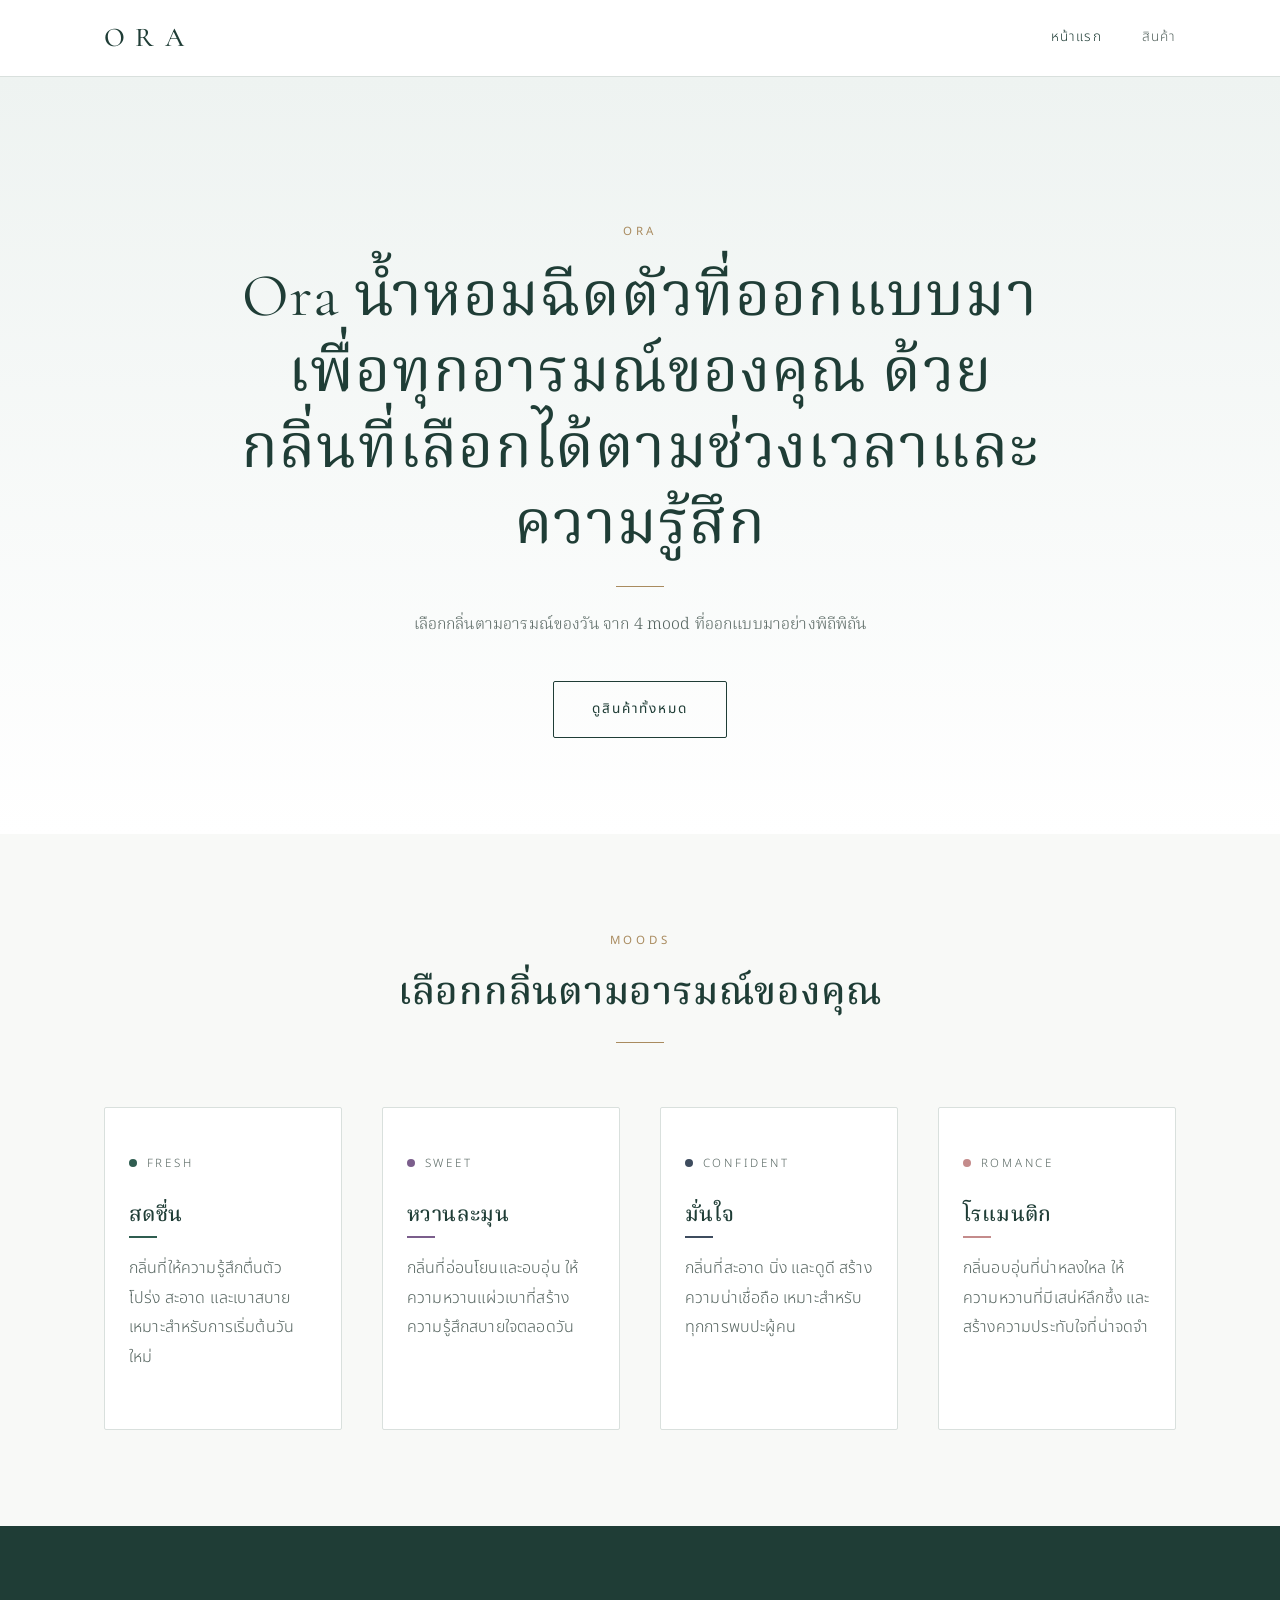
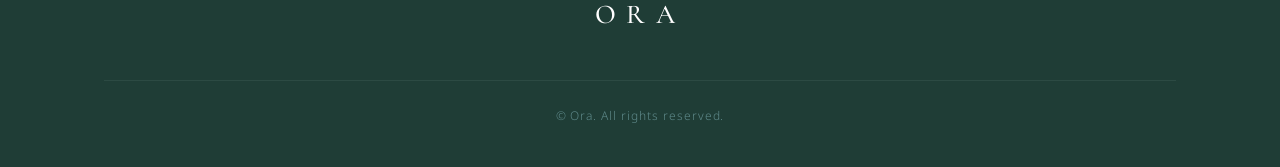
==== index.html @ 3b4c3cfb "Add files via upload" ====
<!DOCTYPE html>
<html lang="th">
<head>
  <meta charset="UTF-8">
  <meta name="viewport" content="width=device-width, initial-scale=1">
  <title>Ora — กลิ่นที่เหมาะกับทุกอารมณ์ของคุณ</title>
  <meta name="description" content="Ora ออกแบบมาเพื่อทุกอารมณ์ของคุณ ด้วยกลิ่นที่เลือกได้ตามช่วงเวลาและความรู้สึก">
  <link rel="stylesheet" href="style.css">
</head>
<body>

  <header class="site-header">
    <div class="container site-header__inner">
      <a class="logo" href="index.html">Ora</a>
      <nav class="nav">
        <a href="index.html" class="is-active">หน้าแรก</a>
        <a href="product.html">สินค้า</a>
      </nav>
    </div>
  </header>

  <main>

    <!-- Hero -->
    <section class="hero hero--full">
      <div class="container">
        <span class="eyebrow">Ora</span>
        <h1>Ora น้ำหอมฉีดตัวที่ออกแบบมาเพื่อทุกอารมณ์ของคุณ ด้วยกลิ่นที่เลือกได้ตามช่วงเวลาและความรู้สึก</h1>
        <hr class="divider center">
        <p>เลือกกลิ่นตามอารมณ์ของวัน จาก 4 mood ที่ออกแบบมาอย่างพิถีพิถัน</p>
        <a class="btn" href="product.html">ดูสินค้าทั้งหมด</a>
      </div>
    </section>

    <!-- 4 Moods -->
    <section class="section section--tint" id="moods">
      <div class="container">
        <div class="section-head">
          <span class="eyebrow">Moods</span>
          <h2>เลือกกลิ่นตามอารมณ์ของคุณ</h2>
          <hr class="divider center">
        </div>

        <div class="grid grid--4">

          <a class="mood-card" href="product.html?mood=fresh" data-mood="fresh">
            <span class="mood-label"><span class="mood-dot"></span>Fresh</span>
            <h3 class="mt-3">สดชื่น</h3>
            <span class="mood-line"></span>
            <p>กลิ่นที่ให้ความรู้สึกตื่นตัว โปร่ง สะอาด และเบาสบาย เหมาะสำหรับการเริ่มต้นวันใหม่</p>
          </a>

          <a class="mood-card" href="product.html?mood=sweet" data-mood="sweet">
            <span class="mood-label"><span class="mood-dot"></span>Sweet</span>
            <h3 class="mt-3">หวานละมุน</h3>
            <span class="mood-line"></span>
            <p>กลิ่นที่อ่อนโยนและอบอุ่น ให้ความหวานแผ่วเบาที่สร้างความรู้สึกสบายใจตลอดวัน</p>
          </a>

          <a class="mood-card" href="product.html?mood=confident" data-mood="confident">
            <span class="mood-label"><span class="mood-dot"></span>Confident</span>
            <h3 class="mt-3">มั่นใจ</h3>
            <span class="mood-line"></span>
            <p>กลิ่นที่สะอาด นิ่ง และดูดี สร้างความน่าเชื่อถือ เหมาะสำหรับทุกการพบปะผู้คน</p>
          </a>

          <a class="mood-card" href="product.html?mood=romance" data-mood="romance">
            <span class="mood-label"><span class="mood-dot"></span>Romance</span>
            <h3 class="mt-3">โรแมนติก</h3>
            <span class="mood-line"></span>
            <p>กลิ่นอบอุ่นที่น่าหลงใหล ให้ความหวานที่มีเสน่ห์ลึกซึ้ง และสร้างความประทับใจที่น่าจดจำ</p>
          </a>

        </div>
      </div>
    </section>

  </main>

  <footer class="site-footer">
    <div class="container text-center">
      <a class="logo" href="index.html">Ora</a>
      <div class="footer-bottom">&copy; Ora. All rights reserved.</div>
    </div>
  </footer>

  <script src="script.js"></script>
</body>
</html>
---- style.css ----
/* ==========================================================
   ORA — Premium minimal theme
   Palette: deep green / teal-blue / white, bronze accent
   ========================================================== */

@import url("https://fonts.googleapis.com/css2?family=Cormorant+Garamond:wght@400;500;600&family=Noto+Serif+Thai:wght@300;400;500;600&family=Noto+Sans+Thai:wght@300;400;500&display=swap");

:root {
  /* Base palette */
  --ora-white: #ffffff;
  --ora-ivory: #f8f9f7;
  --ora-mist: #eef3f1;
  --ora-teal-light: #dbe7e6;
  --ora-teal: #5f8a8b;
  --ora-green-deep: #1f3d36;
  --ora-ink: #1d2b29;
  --ora-ink-soft: #55645f;

  /* Accent (bronze / soft gold) */
  --ora-bronze: #a98b5f;
  --ora-bronze-soft: #c9b48f;

  /* Lines */
  --ora-line: #d9e0dd;
  --ora-line-dark: #2c4a43;

  /* Mood dots (used sparingly, never as full backgrounds) */
  --mood-fresh: #2f5d50;
  --mood-sweet: #7b5e8c;
  --mood-confident: #3e4c5e;
  --mood-romance: #c48b8b;

  /* Type */
  --font-serif: "Cormorant Garamond", "Noto Serif Thai", Georgia, serif;
  --font-serif-th: "Noto Serif Thai", "Cormorant Garamond", Georgia, serif;
  --font-sans: "Noto Sans Thai", "Helvetica Neue", Arial, sans-serif;

  /* Spacing scale (generous) */
  --space-1: 0.5rem;
  --space-2: 1rem;
  --space-3: 1.5rem;
  --space-4: 2.5rem;
  --space-5: 4rem;
  --space-6: 6rem;
  --space-7: 9rem;

  --container: 1120px;
  --radius: 2px;
  --transition: 0.35s ease;
}

/* ---------- Reset / base ---------- */
*,
*::before,
*::after {
  box-sizing: border-box;
}

html {
  scroll-behavior: smooth;
  -webkit-text-size-adjust: 100%;
}

body {
  margin: 0;
  background: var(--ora-white);
  color: var(--ora-ink);
  font-family: var(--font-sans);
  font-weight: 300;
  font-size: 1rem;
  line-height: 1.85;
  letter-spacing: 0.01em;
  -webkit-font-smoothing: antialiased;
}

img {
  display: block;
  max-width: 100%;
  height: auto;
}

a {
  color: inherit;
  text-decoration: none;
  transition: color var(--transition);
}

a:hover {
  color: var(--ora-bronze);
}

ul {
  margin: 0;
  padding: 0;
  list-style: none;
}

::selection {
  background: var(--ora-teal-light);
  color: var(--ora-green-deep);
}

:focus-visible {
  outline: 1px solid var(--ora-bronze);
  outline-offset: 3px;
}

/* ---------- Typography ---------- */
h1,
h2,
h3,
h4 {
  margin: 0 0 var(--space-2);
  font-family: var(--font-serif);
  font-weight: 500;
  line-height: 1.3;
  color: var(--ora-green-deep);
  letter-spacing: 0.02em;
}

h1 {
  font-size: clamp(2.2rem, 5vw, 3.8rem);
  font-weight: 400;
  line-height: 1.25;
}

h2 {
  font-size: clamp(1.7rem, 3.2vw, 2.4rem);
}

h3 {
  font-size: 1.3rem;
}

p {
  margin: 0 0 var(--space-2);
  color: var(--ora-ink-soft);
}

.eyebrow {
  display: block;
  margin-bottom: var(--space-2);
  font-family: var(--font-sans);
  font-size: 0.72rem;
  font-weight: 400;
  letter-spacing: 0.32em;
  text-transform: uppercase;
  color: var(--ora-bronze);
}

.lead {
  font-family: var(--font-serif-th);
  font-size: 1.15rem;
  font-weight: 300;
  line-height: 2;
  color: var(--ora-ink);
}

.text-center {
  text-align: center;
}

/* thin bronze divider */
.divider {
  width: 48px;
  height: 1px;
  margin: var(--space-3) 0;
  background: var(--ora-bronze);
  border: 0;
}

.text-center .divider,
.divider.center {
  margin-left: auto;
  margin-right: auto;
}

/* ---------- Layout ---------- */
.container {
  width: 100%;
  max-width: var(--container);
  margin: 0 auto;
  padding: 0 var(--space-3);
}

.section {
  padding: var(--space-6) 0;
}

.section--tint {
  background: var(--ora-ivory);
}

.section--mist {
  background: var(--ora-mist);
}

.section--dark {
  background: var(--ora-green-deep);
  color: var(--ora-teal-light);
}

.section--dark h1,
.section--dark h2,
.section--dark h3 {
  color: var(--ora-white);
}

.section--dark p {
  color: var(--ora-teal-light);
}

.section-head {
  max-width: 640px;
  margin: 0 auto var(--space-5);
  text-align: center;
}

.grid {
  display: grid;
  gap: var(--space-4);
}

.grid--2 {
  grid-template-columns: repeat(2, 1fr);
}

.grid--3 {
  grid-template-columns: repeat(3, 1fr);
}

.grid--4 {
  grid-template-columns: repeat(4, 1fr);
}

/* ---------- Header / nav ---------- */
.site-header {
  position: sticky;
  top: 0;
  z-index: 50;
  background: rgba(255, 255, 255, 0.92);
  backdrop-filter: blur(8px);
  border-bottom: 1px solid var(--ora-line);
}

.site-header__inner {
  display: flex;
  align-items: center;
  justify-content: space-between;
  min-height: 76px;
}

.logo {
  font-family: var(--font-serif);
  font-size: 1.7rem;
  font-weight: 500;
  letter-spacing: 0.38em;
  text-transform: uppercase;
  color: var(--ora-green-deep);
}

.nav {
  display: flex;
  align-items: center;
  gap: var(--space-4);
}

.nav a {
  font-size: 0.85rem;
  letter-spacing: 0.08em;
  color: var(--ora-ink-soft);
}

.nav a:hover,
.nav a.is-active {
  color: var(--ora-green-deep);
}

/* ---------- Buttons (thin line, soft dark) ---------- */
.btn {
  display: inline-block;
  padding: 0.95rem 2.4rem;
  background: transparent;
  border: 1px solid var(--ora-green-deep);
  border-radius: var(--radius);
  color: var(--ora-green-deep);
  font-family: var(--font-sans);
  font-size: 0.85rem;
  font-weight: 400;
  letter-spacing: 0.14em;
  text-align: center;
  cursor: pointer;
  transition: background var(--transition), color var(--transition),
    border-color var(--transition);
}

.btn:hover {
  background: var(--ora-green-deep);
  color: var(--ora-white);
}

.btn--accent {
  border-color: var(--ora-bronze);
  color: var(--ora-bronze);
}

.btn--accent:hover {
  background: var(--ora-bronze);
  border-color: var(--ora-bronze);
  color: var(--ora-white);
}

.btn--solid {
  background: var(--ora-green-deep);
  color: var(--ora-white);
}

.btn--solid:hover {
  background: transparent;
  color: var(--ora-green-deep);
}

.btn--light {
  border-color: var(--ora-teal-light);
  color: var(--ora-white);
}

.btn--light:hover {
  background: var(--ora-white);
  border-color: var(--ora-white);
  color: var(--ora-green-deep);
}

.btn--block {
  display: block;
  width: 100%;
}

.btn[disabled] {
  opacity: 0.4;
  cursor: not-allowed;
}

/* ---------- Hero ---------- */
.hero {
  padding: var(--space-7) 0 var(--space-6);
  background: linear-gradient(180deg, var(--ora-mist) 0%, var(--ora-white) 100%);
  text-align: center;
}

.hero h1 {
  max-width: 820px;
  margin-left: auto;
  margin-right: auto;
}

.hero p {
  max-width: 560px;
  margin: 0 auto var(--space-4);
  font-family: var(--font-serif-th);
}

/* ---------- Mood marker (small dot only) ---------- */
.mood-dot {
  display: inline-block;
  width: 8px;
  height: 8px;
  margin-right: 0.6rem;
  border-radius: 50%;
  background: var(--ora-bronze);
  vertical-align: middle;
}

.mood-dot--fresh,
[data-mood="fresh"] .mood-dot {
  background: var(--mood-fresh);
}

.mood-dot--sweet,
[data-mood="sweet"] .mood-dot {
  background: var(--mood-sweet);
}

.mood-dot--confident,
[data-mood="confident"] .mood-dot {
  background: var(--mood-confident);
}

.mood-dot--romance,
[data-mood="romance"] .mood-dot {
  background: var(--mood-romance);
}

/* small underline accent beneath headings */
.mood-line {
  display: block;
  width: 28px;
  height: 2px;
  margin: var(--space-1) 0 var(--space-2);
  background: var(--ora-bronze);
}

[data-mood="fresh"] .mood-line {
  background: var(--mood-fresh);
}

[data-mood="sweet"] .mood-line {
  background: var(--mood-sweet);
}

[data-mood="confident"] .mood-line {
  background: var(--mood-confident);
}

[data-mood="romance"] .mood-line {
  background: var(--mood-romance);
}

.mood-label {
  font-size: 0.72rem;
  letter-spacing: 0.24em;
  text-transform: uppercase;
  color: var(--ora-ink-soft);
}

/* ---------- Mood block (4 moods section) ---------- */
.mood-card {
  padding: var(--space-4) var(--space-3);
  background: var(--ora-white);
  border: 1px solid var(--ora-line);
  border-radius: var(--radius);
  transition: border-color var(--transition);
}

.mood-card:hover {
  border-color: var(--ora-bronze-soft);
}

.mood-card h3 {
  margin-bottom: 0;
}

/* ---------- Product card ---------- */
.product-card {
  display: flex;
  flex-direction: column;
  background: var(--ora-white);
  border: 1px solid var(--ora-line);
  border-radius: var(--radius);
  transition: border-color var(--transition), transform var(--transition);
}

.product-card:hover {
  border-color: var(--ora-bronze-soft);
  transform: translateY(-3px);
}

.product-card__media {
  aspect-ratio: 4 / 5;
  background: var(--ora-ivory);
  border-bottom: 1px solid var(--ora-line);
  overflow: hidden;
}

.product-card__media img {
  width: 100%;
  height: 100%;
  object-fit: cover;
}

.product-card__body {
  display: flex;
  flex: 1;
  flex-direction: column;
  padding: var(--space-3);
}

.product-card__name {
  margin: var(--space-1) 0;
  font-size: 1.2rem;
}

.product-card__desc {
  flex: 1;
  margin-bottom: var(--space-3);
  font-size: 0.9rem;
  line-height: 1.8;
}

.product-card__foot {
  display: flex;
  align-items: center;
  justify-content: space-between;
  gap: var(--space-2);
  padding-top: var(--space-2);
  border-top: 1px solid var(--ora-line);
}

.price {
  font-family: var(--font-serif);
  font-size: 1.35rem;
  font-weight: 500;
  color: var(--ora-green-deep);
}

.price small {
  font-family: var(--font-sans);
  font-size: 0.75rem;
  font-weight: 300;
  color: var(--ora-ink-soft);
}

.badge {
  display: inline-block;
  padding: 0.15rem 0.7rem;
  border: 1px solid var(--ora-bronze-soft);
  border-radius: 999px;
  font-size: 0.7rem;
  letter-spacing: 0.12em;
  color: var(--ora-bronze);
}

/* ---------- Filter tabs (size / mood) ---------- */
.filters {
  display: flex;
  flex-wrap: wrap;
  justify-content: center;
  gap: var(--space-2) var(--space-3);
  margin-bottom: var(--space-5);
}

.filter-btn {
  padding: 0.4rem 0;
  background: none;
  border: 0;
  border-bottom: 1px solid transparent;
  color: var(--ora-ink-soft);
  font-family: var(--font-sans);
  font-size: 0.85rem;
  letter-spacing: 0.1em;
  cursor: pointer;
  transition: color var(--transition), border-color var(--transition);
}

.filter-btn:hover,
.filter-btn.is-active {
  color: var(--ora-green-deep);
  border-bottom-color: var(--ora-bronze);
}

/* ---------- Forms (order form) ---------- */
.form-field {
  margin-bottom: var(--space-3);
}

label {
  display: block;
  margin-bottom: 0.4rem;
  font-size: 0.8rem;
  letter-spacing: 0.1em;
  color: var(--ora-ink-soft);
}

input[type="text"],
input[type="tel"],
input[type="email"],
input[type="number"],
select,
textarea {
  width: 100%;
  padding: 0.85rem 0;
  background: transparent;
  border: 0;
  border-bottom: 1px solid var(--ora-line-dark);
  border-radius: 0;
  color: var(--ora-ink);
  font-family: var(--font-sans);
  font-size: 1rem;
  font-weight: 300;
  transition: border-color var(--transition);
}

textarea {
  min-height: 110px;
  resize: vertical;
}

input:focus,
select:focus,
textarea:focus {
  outline: none;
  border-bottom-color: var(--ora-bronze);
}

::placeholder {
  color: #9aa7a3;
}

/* ---------- Cart / order summary ---------- */
.order-summary {
  padding: var(--space-4);
  background: var(--ora-ivory);
  border: 1px solid var(--ora-line);
  border-radius: var(--radius);
}

.order-row {
  display: flex;
  justify-content: space-between;
  gap: var(--space-2);
  padding: var(--space-2) 0;
  border-bottom: 1px solid var(--ora-line);
  font-size: 0.95rem;
}

.order-row--total {
  border-bottom: 0;
  font-family: var(--font-serif);
  font-size: 1.3rem;
  color: var(--ora-green-deep);
}

/* ---------- Notices ---------- */
.notice {
  padding: var(--space-2) var(--space-3);
  border: 1px solid var(--ora-bronze-soft);
  border-radius: var(--radius);
  background: var(--ora-ivory);
  font-size: 0.9rem;
  color: var(--ora-ink-soft);
}

.notice--success {
  border-color: var(--mood-fresh);
  color: var(--mood-fresh);
}

.notice--error {
  border-color: #a65b5b;
  color: #a65b5b;
}

/* ---------- Footer ---------- */
.site-footer {
  padding: var(--space-5) 0 var(--space-4);
  background: var(--ora-green-deep);
  color: var(--ora-teal-light);
  font-size: 0.85rem;
}

.site-footer .logo {
  color: var(--ora-white);
}

.site-footer p {
  color: var(--ora-teal-light);
}

.site-footer a:hover {
  color: var(--ora-bronze-soft);
}

.footer-bottom {
  margin-top: var(--space-4);
  padding-top: var(--space-3);
  border-top: 1px solid var(--ora-line-dark);
  font-size: 0.75rem;
  letter-spacing: 0.08em;
  text-align: center;
  color: var(--ora-teal);
}

/* ---------- Utilities ---------- */
.mt-0 { margin-top: 0; }
.mt-3 { margin-top: var(--space-3); }
.mt-4 { margin-top: var(--space-4); }
.mt-5 { margin-top: var(--space-5); }
.mb-0 { margin-bottom: 0; }
.mb-4 { margin-bottom: var(--space-4); }
.hidden { display: none !important; }

/* ==========================================================
   Responsive
   ========================================================== */
@media (max-width: 1024px) {
  .grid--4 {
    grid-template-columns: repeat(2, 1fr);
  }

  .grid--3 {
    grid-template-columns: repeat(2, 1fr);
  }
}

@media (max-width: 768px) {
  :root {
    --space-5: 3rem;
    --space-6: 4.5rem;
    --space-7: 6rem;
  }

  .container {
    padding: 0 var(--space-2);
  }

  .site-header__inner {
    min-height: 64px;
  }

  .logo {
    font-size: 1.4rem;
    letter-spacing: 0.3em;
  }

  .nav {
    gap: var(--space-3);
  }

  .grid--2,
  .grid--3,
  .grid--4 {
    grid-template-columns: 1fr;
    gap: var(--space-3);
  }

  .hero {
    padding: var(--space-6) 0 var(--space-5);
  }

  .section-head {
    margin-bottom: var(--space-4);
  }

  .order-summary {
    padding: var(--space-3);
  }
}

@media (max-width: 480px) {
  body {
    font-size: 0.95rem;
  }

  .nav a {
    font-size: 0.78rem;
  }

  .btn {
    width: 100%;
    padding: 0.9rem 1.5rem;
  }

  .product-card__foot {
    flex-direction: column;
    align-items: stretch;
  }

  .product-card__foot .btn {
    width: 100%;
  }

  /* 2-up product grid on small phones for easier browsing */
  .grid--products {
    grid-template-columns: repeat(2, 1fr);
    gap: var(--space-2);
  }

  .grid--products .product-card__body {
    padding: var(--space-2);
  }

  .grid--products .product-card__desc {
    font-size: 0.82rem;
  }
}

@media (prefers-reduced-motion: reduce) {
  * {
    transition: none !important;
    scroll-behavior: auto !important;
  }
}
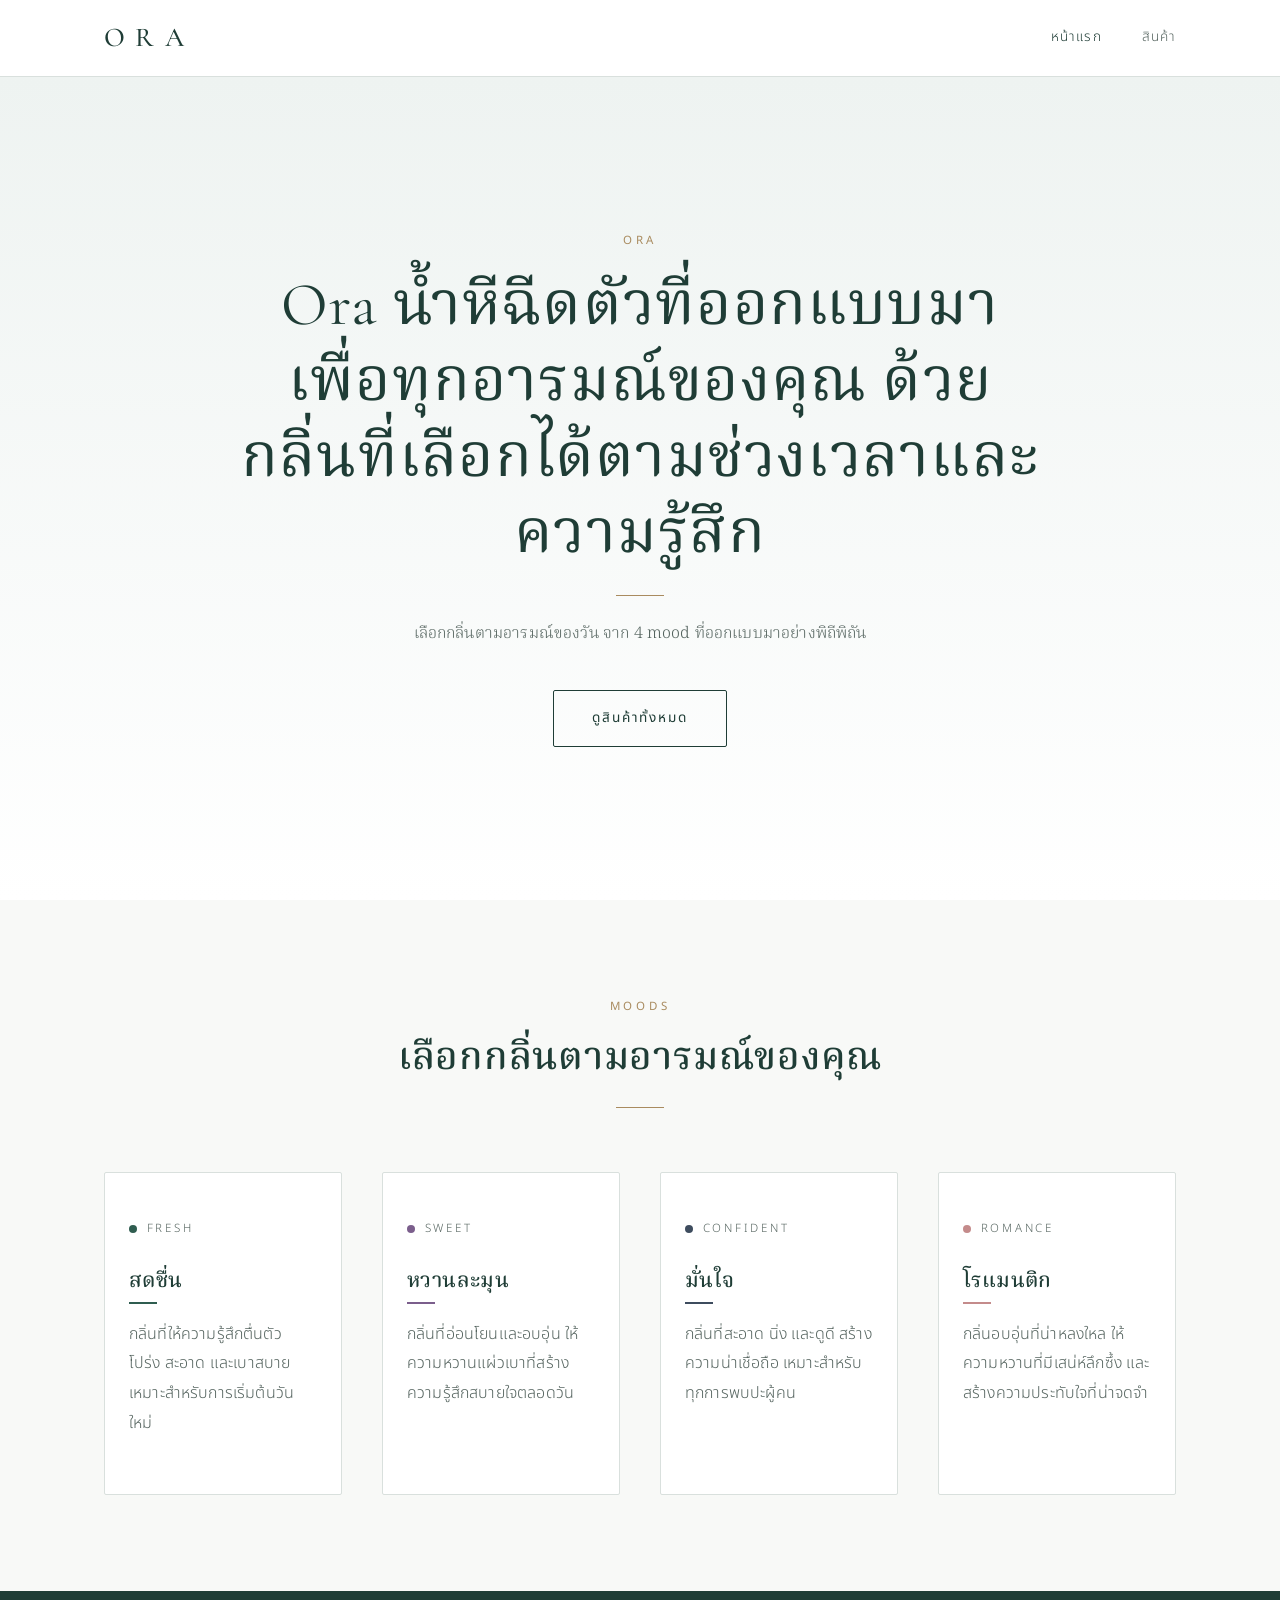
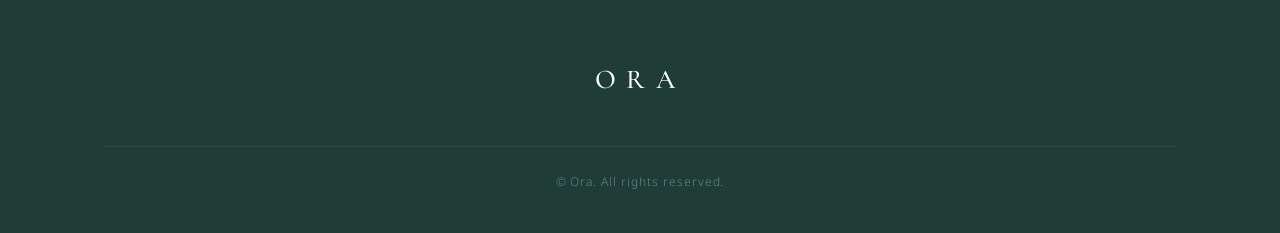
==== commit 59fbd1ab: "Fix typo in hero section heading" ====
--- a/index.html
+++ b/index.html
@@ -25,7 +25,7 @@
     <section class="hero hero--full">
       <div class="container">
         <span class="eyebrow">Ora</span>
-        <h1>Ora น้ำหอมฉีดตัวที่ออกแบบมาเพื่อทุกอารมณ์ของคุณ ด้วยกลิ่นที่เลือกได้ตามช่วงเวลาและความรู้สึก</h1>
+        <h1>Ora น้ำหีฉีดตัวที่ออกแบบมาเพื่อทุกอารมณ์ของคุณ ด้วยกลิ่นที่เลือกได้ตามช่วงเวลาและความรู้สึก</h1>
         <hr class="divider center">
         <p>เลือกกลิ่นตามอารมณ์ของวัน จาก 4 mood ที่ออกแบบมาอย่างพิถีพิถัน</p>
         <a class="btn" href="product.html">ดูสินค้าทั้งหมด</a>
--- a/style.css
+++ b/style.css
@@ -360,6 +360,26 @@
   font-family: var(--font-serif-th);
 }
 
+/* full-screen hero (first screen) */
+.hero--full {
+  display: flex;
+  align-items: center;
+  min-height: calc(100vh - 77px);
+  min-height: calc(100svh - 77px);
+  padding: var(--space-6) 0;
+}
+
+.hero--full .container {
+  width: 100%;
+}
+
+@media (max-width: 768px) {
+  .hero--full {
+    min-height: calc(100vh - 65px);
+    min-height: calc(100svh - 65px);
+  }
+}
+
 /* ---------- Mood marker (small dot only) ---------- */
 .mood-dot {
   display: inline-block;
@@ -456,7 +476,7 @@
 }
 
 .product-card__media {
-  aspect-ratio: 4 / 5;
+  aspect-ratio: 1 / 1;
   background: var(--ora-ivory);
   border-bottom: 1px solid var(--ora-line);
   overflow: hidden;
@@ -640,6 +660,52 @@
   color: #a65b5b;
 }
 
+/* ---------- Data table (admin) ---------- */
+.table-wrap {
+  overflow-x: auto;
+  border: 1px solid var(--ora-line);
+  border-radius: var(--radius);
+  -webkit-overflow-scrolling: touch;
+}
+
+.data-table {
+  width: 100%;
+  min-width: 760px;
+  border-collapse: collapse;
+  font-size: 0.9rem;
+}
+
+.data-table th,
+.data-table td {
+  padding: var(--space-2) var(--space-3);
+  border-bottom: 1px solid var(--ora-line);
+  text-align: left;
+  vertical-align: top;
+}
+
+.data-table thead th {
+  background: var(--ora-ivory);
+  border-bottom: 1px solid var(--ora-bronze-soft);
+  font-size: 0.75rem;
+  font-weight: 400;
+  letter-spacing: 0.14em;
+  color: var(--ora-green-deep);
+  white-space: nowrap;
+}
+
+.data-table tbody tr:last-child td {
+  border-bottom: 0;
+}
+
+.data-table tbody tr:hover td {
+  background: var(--ora-ivory);
+}
+
+/* narrow centered page (order / thank you) */
+.container--narrow {
+  max-width: 640px;
+}
+
 /* ---------- Footer ---------- */
 .site-footer {
   padding: var(--space-5) 0 var(--space-4);
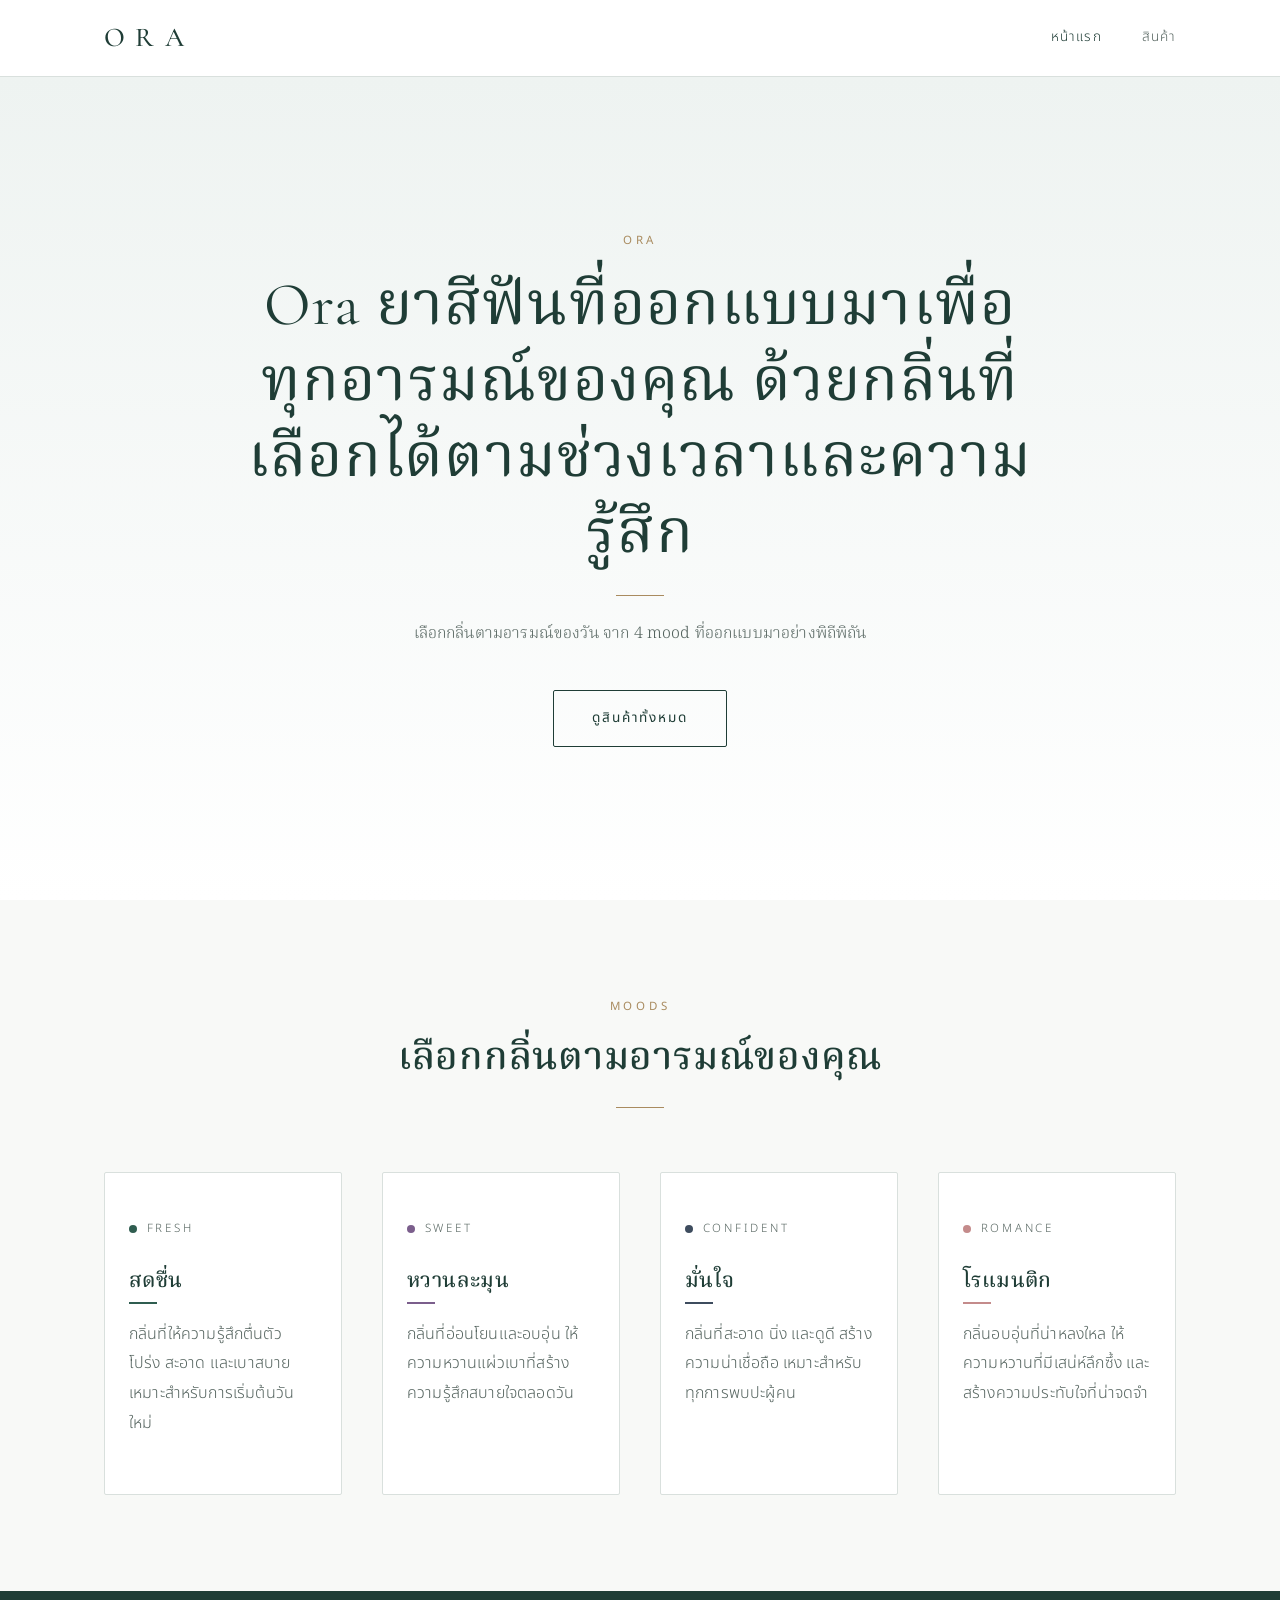
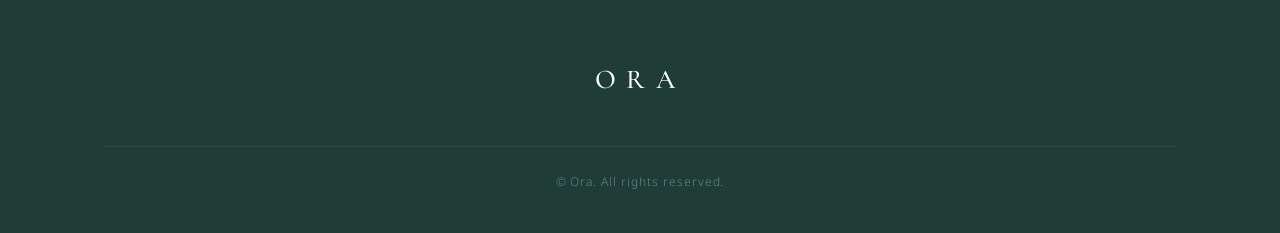
==== commit 635d5841: "Update index.html" ====
--- a/index.html
+++ b/index.html
@@ -25,7 +25,7 @@
     <section class="hero hero--full">
       <div class="container">
         <span class="eyebrow">Ora</span>
-        <h1>Ora น้ำหีฉีดตัวที่ออกแบบมาเพื่อทุกอารมณ์ของคุณ ด้วยกลิ่นที่เลือกได้ตามช่วงเวลาและความรู้สึก</h1>
+        <h1>Ora ยาสีฟันที่ออกแบบมาเพื่อทุกอารมณ์ของคุณ ด้วยกลิ่นที่เลือกได้ตามช่วงเวลาและความรู้สึก</h1>
         <hr class="divider center">
         <p>เลือกกลิ่นตามอารมณ์ของวัน จาก 4 mood ที่ออกแบบมาอย่างพิถีพิถัน</p>
         <a class="btn" href="product.html">ดูสินค้าทั้งหมด</a>
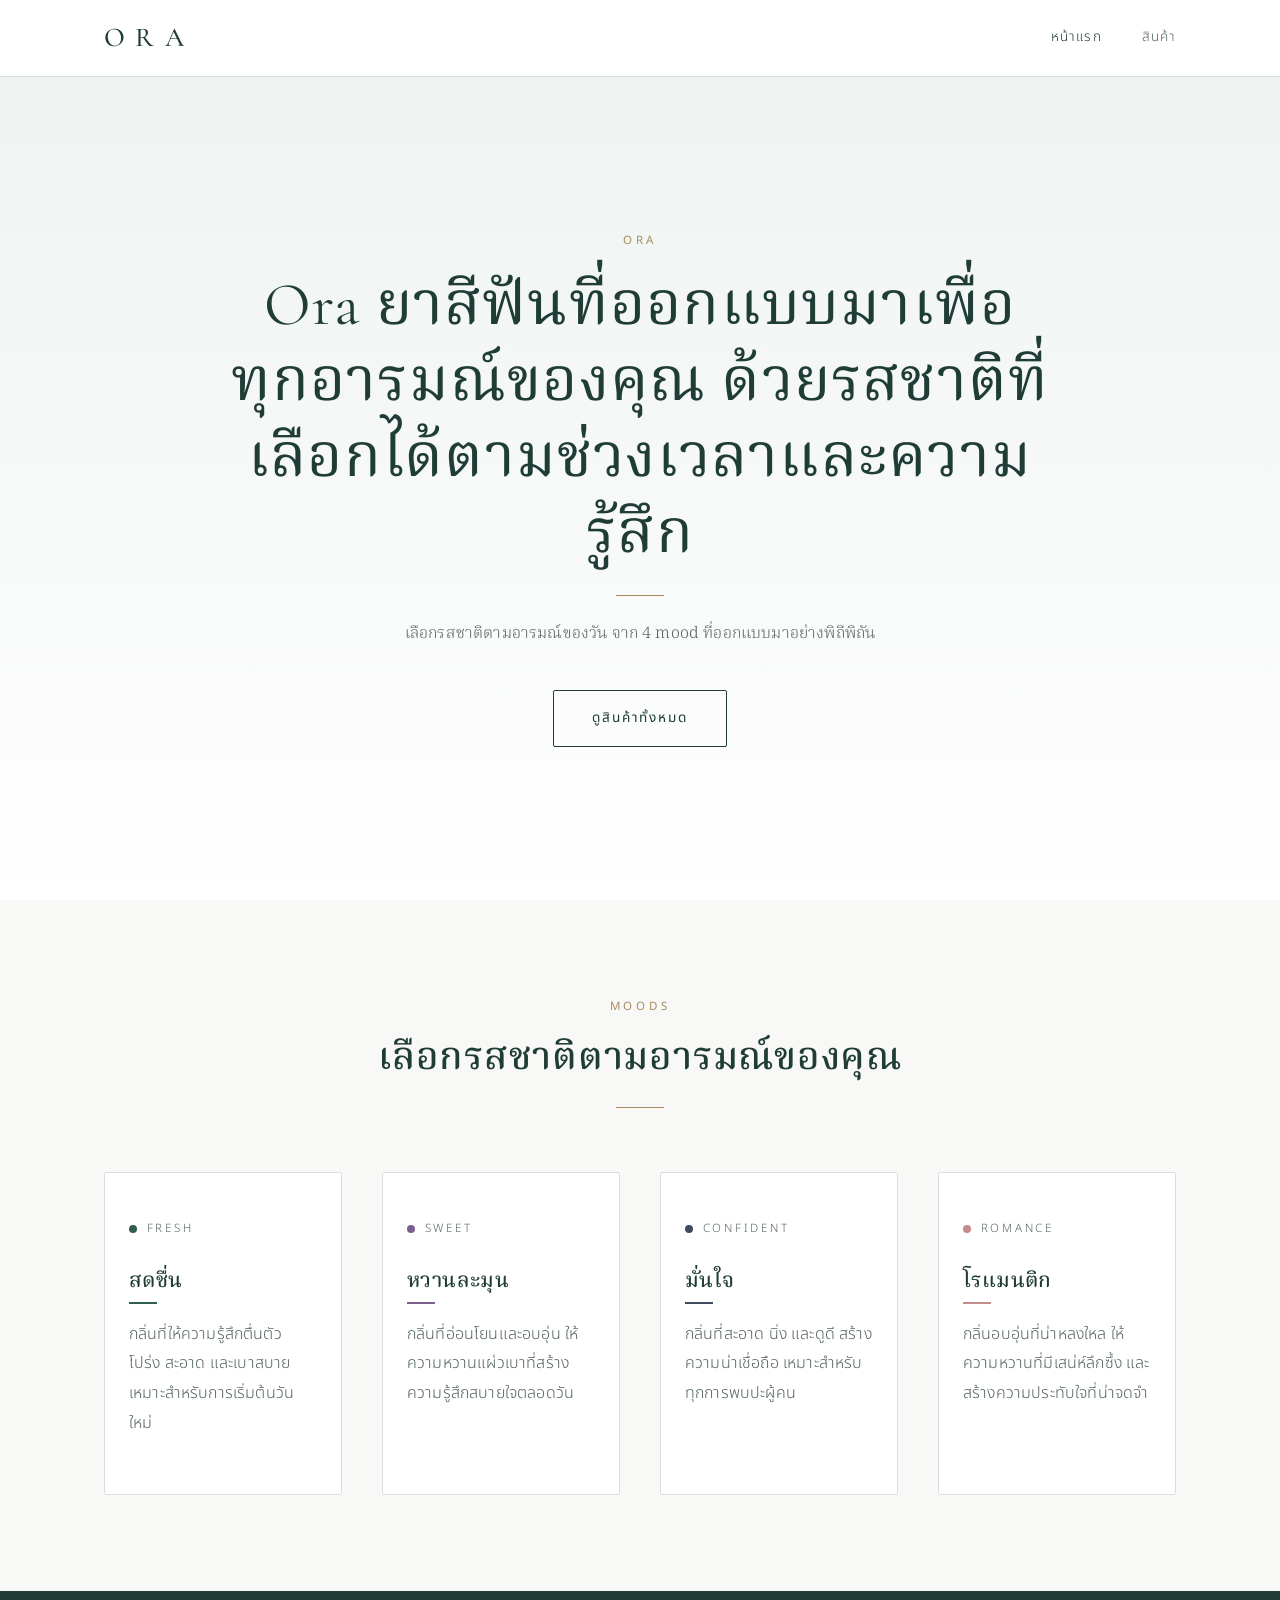
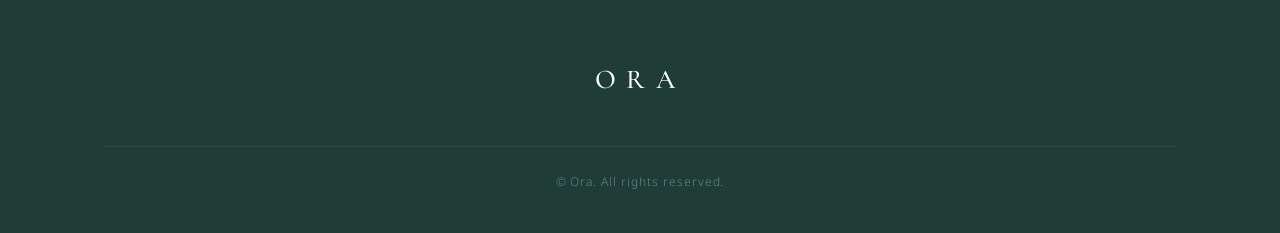
==== commit d6331b47: "Update index.html" ====
--- a/index.html
+++ b/index.html
@@ -3,8 +3,8 @@
 <head>
   <meta charset="UTF-8">
   <meta name="viewport" content="width=device-width, initial-scale=1">
-  <title>Ora — กลิ่นที่เหมาะกับทุกอารมณ์ของคุณ</title>
-  <meta name="description" content="Ora ออกแบบมาเพื่อทุกอารมณ์ของคุณ ด้วยกลิ่นที่เลือกได้ตามช่วงเวลาและความรู้สึก">
+  <title>Ora — รสชาติที่เหมาะกับทุกอารมณ์ของคุณ</title>
+  <meta name="description" content="Ora ออกแบบมาเพื่อทุกอารมณ์ของคุณ ด้วยรสชาติที่เลือกได้ตามช่วงเวลาและความรู้สึก">
   <link rel="stylesheet" href="style.css">
 </head>
 <body>
@@ -25,9 +25,9 @@
     <section class="hero hero--full">
       <div class="container">
         <span class="eyebrow">Ora</span>
-        <h1>Ora ยาสีฟันที่ออกแบบมาเพื่อทุกอารมณ์ของคุณ ด้วยกลิ่นที่เลือกได้ตามช่วงเวลาและความรู้สึก</h1>
+        <h1>Ora ยาสีฟันที่ออกแบบมาเพื่อทุกอารมณ์ของคุณ ด้วยรสชาติที่เลือกได้ตามช่วงเวลาและความรู้สึก</h1>
         <hr class="divider center">
-        <p>เลือกกลิ่นตามอารมณ์ของวัน จาก 4 mood ที่ออกแบบมาอย่างพิถีพิถัน</p>
+        <p>เลือกรสชาติตามอารมณ์ของวัน จาก 4 mood ที่ออกแบบมาอย่างพิถีพิถัน</p>
         <a class="btn" href="product.html">ดูสินค้าทั้งหมด</a>
       </div>
     </section>
@@ -37,7 +37,7 @@
       <div class="container">
         <div class="section-head">
           <span class="eyebrow">Moods</span>
-          <h2>เลือกกลิ่นตามอารมณ์ของคุณ</h2>
+          <h2>เลือกรสชาติตามอารมณ์ของคุณ</h2>
           <hr class="divider center">
         </div>
 
